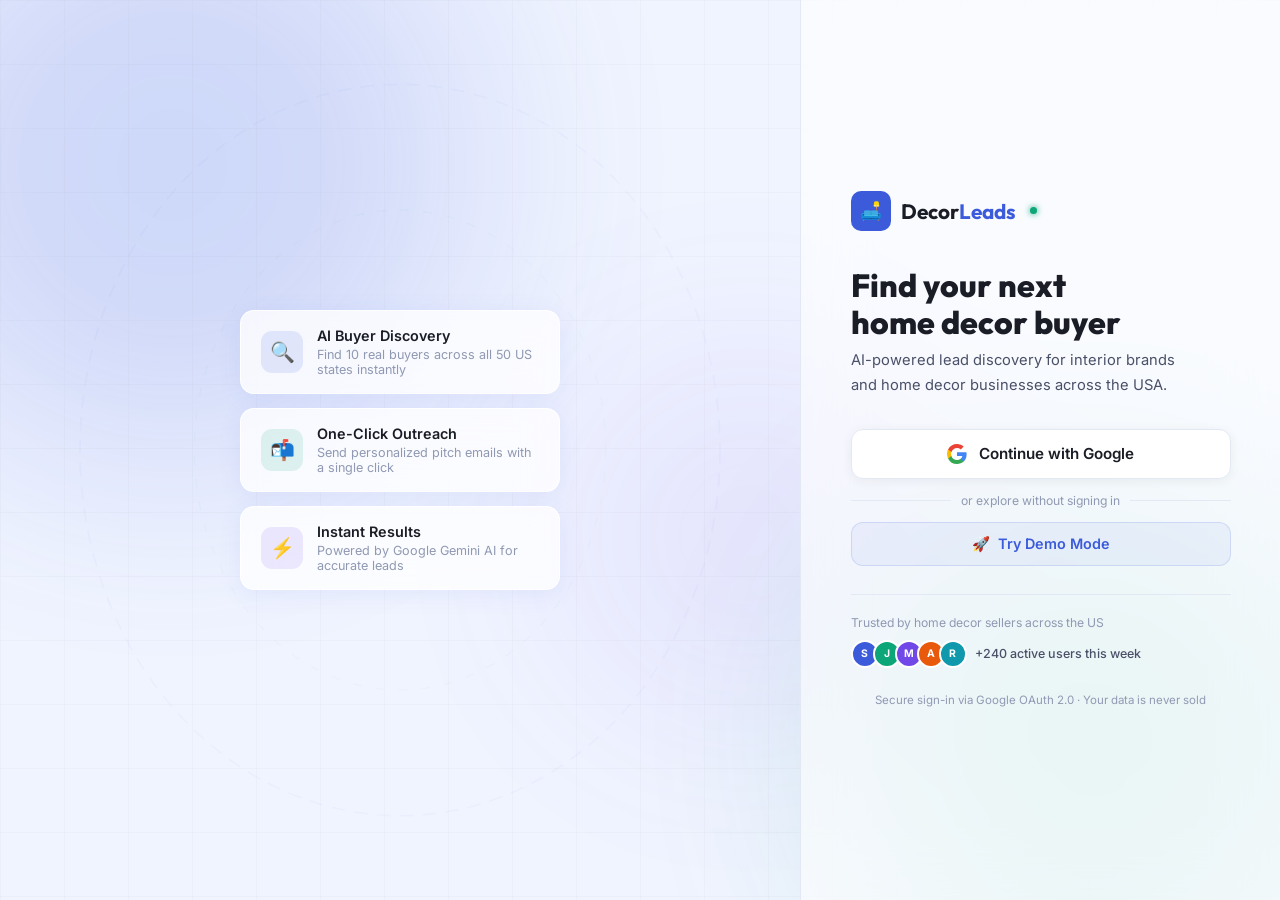
==== src/main/resources/static/login.html @ 4c15380e "Initial commit for deployment" ====
<!DOCTYPE html>
<html lang="en">
<head>
    <meta charset="UTF-8">
    <meta name="viewport" content="width=device-width, initial-scale=1.0">
    <title>Sign In — DecorLeads</title>
    <link rel="preconnect" href="https://fonts.googleapis.com">
    <link href="https://fonts.googleapis.com/css2?family=Inter:wght@400;500;600;700;800&family=Outfit:wght@700;800&display=swap" rel="stylesheet">
    <style>
        :root {
            --brand: #3b5bdb;
            --teal:  #0ca678;
            --text:  #1a1d26;
            --text-2:#4a5068;
            --text-3:#9099b3;
            --border:#e3e8f5;
            --bg:    #f0f4ff;
        }
        *, *::before, *::after { margin:0; padding:0; box-sizing:border-box; }
        html, body { width:100%; height:100%; font-family:'Inter',sans-serif; background:var(--bg); color:var(--text); -webkit-font-smoothing:antialiased; overflow:hidden; }

        /* ── Background ─────────────────────────────────────── */
        .bg { position:fixed; inset:0; z-index:0; overflow:hidden; }
        .blob { position:absolute; border-radius:50%; filter:blur(110px); opacity:0.18; animation:drift 22s ease-in-out infinite alternate; }
        .b1 { width:600px; height:600px; top:-15%; left:-10%; background:#3b5bdb; }
        .b2 { width:500px; height:500px; bottom:-10%; right:-5%; background:#0ca678; animation-delay:-8s; }
        .b3 { width:350px; height:350px; top:40%; left:45%; background:#7048e8; animation-delay:-14s; opacity:0.1; }
        @keyframes drift { 0%{transform:translate(0,0) scale(1)} 100%{transform:translate(60px,50px) scale(1.1)} }
        .grid { position:absolute; inset:0; background-image:linear-gradient(rgba(0,0,0,0.02) 1px,transparent 1px),linear-gradient(90deg,rgba(0,0,0,0.02) 1px,transparent 1px); background-size:64px 64px; }

        /* ── Page layout ─────────────────────────────────────── */
        .page { position:relative; z-index:1; width:100%; height:100%; display:flex; }

        /* Left decorative panel */
        .left-panel { flex:1; display:flex; flex-direction:column; align-items:center; justify-content:center; padding:60px; position:relative; overflow:hidden; }
        .orbit-svg { position:absolute; inset:0; width:100%; height:100%; pointer-events:none; opacity:0.25; }
        .feature-cards { display:flex; flex-direction:column; gap:14px; width:320px; }
        .feature-card { background:rgba(255,255,255,0.78); border:1px solid rgba(255,255,255,0.9); backdrop-filter:blur(16px); border-radius:14px; padding:16px 20px; display:flex; align-items:center; gap:14px; box-shadow:0 4px 24px rgba(59,91,219,0.08); animation:floatCard 4s ease-in-out infinite alternate; }
        .feature-card:nth-child(2) { animation-delay:-1.5s; }
        .feature-card:nth-child(3) { animation-delay:-3s; }
        @keyframes floatCard { 0%{transform:translateY(0)} 100%{transform:translateY(-10px)} }
        .fc-icon { width:42px; height:42px; border-radius:11px; display:flex; align-items:center; justify-content:center; font-size:1.25rem; flex-shrink:0; }
        .fc-icon.blue   { background:rgba(59,91,219,0.12); }
        .fc-icon.green  { background:rgba(12,166,120,0.12); }
        .fc-icon.purple { background:rgba(112,72,232,0.12); }
        .fc-text h4 { font-size:0.9rem; font-weight:600; color:var(--text); margin-bottom:3px; }
        .fc-text p  { font-size:0.79rem; color:var(--text-3); }

        /* Right login panel */
        .right-panel { width:480px; flex-shrink:0; display:flex; align-items:center; justify-content:center; padding:40px; background:rgba(255,255,255,0.62); backdrop-filter:blur(30px); border-left:1px solid var(--border); }
        .login-card { width:100%; max-width:380px; animation:slideUp 0.65s cubic-bezier(0.34,1.56,0.64,1) both; }
        @keyframes slideUp { from{opacity:0;transform:translateY(36px) scale(0.95)} to{opacity:1;transform:translateY(0) scale(1)} }

        .brand { display:inline-flex; align-items:center; gap:10px; text-decoration:none; color:var(--text); margin-bottom:36px; }
        .brand-icon { width:40px; height:40px; border-radius:10px; background:var(--brand); display:flex; align-items:center; justify-content:center; font-size:1.1rem; color:white; }
        .brand-name { font-family:'Outfit',sans-serif; font-weight:700; font-size:1.3rem; }
        .brand-a { color:var(--brand); }
        .live-dot { width:7px; height:7px; border-radius:50%; background:var(--teal); box-shadow:0 0 6px var(--teal); animation:pulse 2s ease infinite; display:inline-block; margin-left:4px; vertical-align:middle; }
        @keyframes pulse { 0%,100%{opacity:1} 50%{opacity:0.3} }

        h1.title { font-family:'Outfit',sans-serif; font-size:2rem; font-weight:800; line-height:1.15; margin-bottom:8px; }
        .subtitle { font-size:0.92rem; color:var(--text-2); line-height:1.65; margin-bottom:32px; }

        .btn-google { display:flex; align-items:center; justify-content:center; gap:12px; width:100%; padding:14px 20px; background:white; border:1.5px solid var(--border); border-radius:12px; font-size:0.95rem; font-weight:600; color:var(--text); text-decoration:none; cursor:pointer; transition:all 0.2s ease; box-shadow:0 2px 12px rgba(0,0,0,0.06); margin-bottom:14px; font-family:'Inter',sans-serif; }
        .btn-google:hover { border-color:var(--brand); box-shadow:0 4px 20px rgba(59,91,219,0.15); transform:translateY(-2px); }

        .sep { display:flex; align-items:center; gap:10px; margin:4px 0 14px; }
        .sep-line { flex:1; height:1px; background:var(--border); }
        .sep-txt { font-size:0.76rem; color:var(--text-3); white-space:nowrap; }

        .btn-demo { display:flex; align-items:center; justify-content:center; gap:8px; width:100%; padding:12px 20px; background:rgba(59,91,219,0.06); border:1.5px solid rgba(59,91,219,0.15); border-radius:12px; color:var(--brand); font-size:0.9rem; font-weight:600; cursor:pointer; font-family:'Inter',sans-serif; transition:all 0.2s ease; }
        .btn-demo:hover { background:rgba(59,91,219,0.1); border-color:rgba(59,91,219,0.3); transform:translateY(-1px); }

        .err-box { display:none; margin-top:14px; padding:12px 14px; background:rgba(220,53,69,0.07); border:1px solid rgba(220,53,69,0.2); border-radius:10px; color:#c0392b; font-size:0.84rem; line-height:1.5; }
        .terms { margin-top:24px; font-size:0.72rem; color:var(--text-3); line-height:1.5; text-align:center; }

        /* Social proof */
        .social-proof { margin-top:28px; padding-top:20px; border-top:1px solid var(--border); }
        .social-proof p { font-size:0.76rem; color:var(--text-3); margin-bottom:10px; }
        .av { width:28px; height:28px; border-radius:50%; border:2px solid white; display:flex; align-items:center; justify-content:center; font-size:0.65rem; font-weight:700; color:white; margin-left:-6px; }
        .av:first-child { margin-left:0; }
        .social-text { font-size:0.78rem; color:var(--text-2); font-weight:500; margin-left:8px; align-self:center; }

        /* ══════════════════════════════════════════════════════
           LAUNCH TRANSITION OVERLAY
           Paper plane grows from small → HUGE as it flies
           from bottom-center straight up with a slight incline
           ══════════════════════════════════════════════════════ */
        #launch-overlay {
            position: fixed; inset: 0; z-index: 9999;
            background: white;
            display: none;
            align-items: center; justify-content: center;
            overflow: hidden;
        }
        #launch-overlay.active { display: flex; }

        /* The wrapper that carries the plane along the path */
        .plane-wrapper {
            position: absolute;
            /* Start: small, near bottom-center */
            bottom: 8%;
            left: 44%;
            transform: translate(-50%, 0) scale(0.15);
            opacity: 0;
            animation: planeRise 1.9s cubic-bezier(0.22, 0.61, 0.36, 1) forwards;
        }

        /* The plane itself is just the SVG — no extra movement */
        .plane-svg { display:block; }

        /* The wrapper that carries the plane along the path */
        .plane-wrapper {
            position: absolute;
            bottom: -10%; left: 10%;
            transform: translate(-50%, 0) scale(0.15);
            opacity: 0;
            animation: planeRise 1.9s cubic-bezier(0.3, 0.1, 0.3, 1) forwards;
        }

        /* The plane itself is just the SVG — no extra movement */
        .plane-svg { display:block; }

        @keyframes planeRise {
            0% {
                bottom: -10%; left: 10%;
                transform: translate(-50%, 0) scale(0.1) rotate(5deg);
                opacity: 0;
            }
            10% { opacity: 1; }
            40% {
                bottom: 35%; left: 35%;
                transform: translate(-50%, 0) scale(0.7) rotate(-5deg);
                opacity: 1;
            }
            70% {
                bottom: 75%; left: 65%;
                transform: translate(-50%, 0) scale(1.8) rotate(-12deg);
                opacity: 1;
            }
            88% {
                bottom: 100%; left: 85%;
                transform: translate(-50%, 0) scale(3.2) rotate(-18deg);
                opacity: 0.6;
            }
            100% {
                bottom: 125%; left: 110%;
                transform: translate(-50%, 0) scale(4.5) rotate(-22deg);
                opacity: 0;
            }
        }

        /* Glowing trail that fades in behind the plane */
        .plane-trail {
            position: absolute;
            bottom: 0; left: 0; right: 0; top: 0;
            pointer-events: none;
        }
        .trail-streak {
            position: absolute;
            border-radius: 4px;
            background: linear-gradient(to top right, transparent, rgba(59,91,219,0.2), transparent);
            opacity: 0;
            animation: trailFade 1.9s ease forwards;
            transform-origin: bottom left;
            transform: rotate(42deg); /* Match the diagonal angle */
        }
        .trail-streak-1 { bottom: -10%; left: 10%; width: 4px; height: 0%; animation-delay: 0.2s; }
        .trail-streak-2 { bottom: -12%; left: 12%; width: 2px; height: 0%; animation-delay: 0.35s; }
        @keyframes trailFade {
            0%   { height: 0%;   opacity: 0; }
            30%  { opacity: 0.8; }
            80%  { height: 180%; opacity: 0.5; }
            100% { height: 220%; opacity: 0; }
        }

        /* Sparkle dots scattered along the trail */
        .sparkle {
            position: absolute;
            border-radius: 50%;
            background: var(--brand);
            opacity: 0;
            animation: sparklePop 1.9s ease forwards;
        }
        .sp1 { width:6px;  height:6px;  bottom:15%; left:20%;  animation-delay:0.3s; }
        .sp2 { width:8px;  height:8px;  bottom:35%; left:40%;  animation-delay:0.6s; }
        .sp3 { width:5px;  height:5px;  bottom:55%; left:58%;  animation-delay:0.9s; }
        .sp4 { width:7px;  height:7px;  bottom:80%; left:75%;  animation-delay:1.1s; }
        .sp5 { width:4px;  height:4px;  bottom:100%; left:90%;  animation-delay:1.3s; background:var(--teal); }
        @keyframes sparklePop {
            0%   { opacity:0; transform:scale(0); }
            30%  { opacity:1; transform:scale(1.3); }
            60%  { opacity:0.6; transform:scale(1); }
            100% { opacity:0; transform:scale(0); }
        }

        /* "Taking off" message at bottom */
        .launch-msg {
            position: absolute;
            bottom: 48px; left: 50%;
            transform: translateX(-50%);
            text-align: center;
            animation: msgFadeIn 0.5s 0.3s ease forwards;
            opacity: 0;
        }
        @keyframes msgFadeIn { to { opacity: 1; } }
        .launch-msg-title {
            font-family: 'Outfit', sans-serif;
            font-size: 1.2rem; font-weight: 800;
            color: var(--brand);
            margin-bottom: 4px;
        }
        .launch-msg-sub {
            font-size: 0.84rem; color: var(--text-3);
        }

        /* Ripple under the plane origin */
        .ripple {
            position: absolute;
            bottom: -5%; left: 10%;
            transform: translateX(-50%);
            width: 40px; height: 40px;
            border-radius: 50%;
            background: rgba(59,91,219,0.1);
            animation: rippleOut 1.9s ease forwards;
        }
        .ripple:nth-child(2) { animation-delay: 0.3s; }
        .ripple:nth-child(3) { animation-delay: 0.6s; }
        @keyframes rippleOut {
            0%   { transform:translateX(-50%) scale(0); opacity:0.8; }
            100% { transform:translateX(-50%) scale(8); opacity:0; }
        }

        @media (max-width:900px) {
            .left-panel { display:none; }
            .right-panel { width:100%; border-left:none; background:transparent; }
        }
    </style>
</head>
<body>

<!-- Background -->
<div class="bg">
    <div class="blob b1"></div>
    <div class="blob b2"></div>
    <div class="blob b3"></div>
    <div class="grid"></div>
</div>

<!-- ══ LAUNCH OVERLAY ══════════════════════════════════════════════ -->
<div id="launch-overlay">

    <!-- Ripples from launch point -->
    <div class="ripple"></div>
    <div class="ripple"></div>
    <div class="ripple"></div>

    <!-- Trail streaks -->
    <div class="plane-trail">
        <div class="trail-streak trail-streak-1"></div>
        <div class="trail-streak trail-streak-2"></div>
    </div>

    <!-- Sparkle dots along path -->
    <div class="sparkle sp1"></div>
    <div class="sparkle sp2"></div>
    <div class="sparkle sp3"></div>
    <div class="sparkle sp4"></div>
    <div class="sparkle sp5"></div>

    <!-- The paper plane that grows as it rises -->
    <div class="plane-wrapper" id="plane-wrapper">
        <svg class="plane-svg" width="140" height="105" viewBox="0 0 140 105" fill="none">
            <!-- Top wing (lighter blue) -->
            <polygon points="134,52  0,6   24,52" fill="#5c7cfa" opacity="0.95"/>
            <!-- Bottom wing (darker blue) -->
            <polygon points="134,52  0,98  24,52" fill="#3b5bdb" opacity="0.92"/>
            <!-- Tail fold -->
            <polygon points="0,98  24,52  0,6"   fill="#2f4ac0" opacity="0.85"/>
            <!-- Wing crease -->
            <line x1="134" y1="52" x2="24" y2="52" stroke="white" stroke-width="2" opacity="0.35"/>
            <line x1="134" y1="52" x2="0"  y2="98" stroke="white" stroke-width="1.2" opacity="0.18"/>
            <line x1="134" y1="52" x2="0"  y2="6"  stroke="white" stroke-width="1.2" opacity="0.18"/>
            <!-- Shine highlight -->
            <ellipse cx="95" cy="40" rx="22" ry="7" fill="white" opacity="0.15" transform="rotate(-18 95 40)"/>
        </svg>
    </div>

    <!-- Bottom message -->
    <div class="launch-msg">
        <div class="launch-msg-title">Taking off to DecorLeads ✈️</div>
        <div class="launch-msg-sub">AI-powered buyer discovery awaits…</div>
    </div>

</div>
<!-- ═══════════════════════════════════════════════════════════════ -->

<div class="page">

    <!-- Left Decorative Panel -->
    <div class="left-panel">
        <svg class="orbit-svg" viewBox="0 0 700 800" preserveAspectRatio="xMidYMid slice">
            <ellipse cx="350" cy="400" rx="280" ry="320" fill="none" stroke="rgba(59,91,219,0.12)" stroke-width="1.5" stroke-dasharray="12 8"/>
            <ellipse cx="350" cy="400" rx="180" ry="210" fill="none" stroke="rgba(12,166,120,0.12)" stroke-width="1.2" stroke-dasharray="8 12"/>
        </svg>
        <div class="feature-cards">
            <div class="feature-card">
                <div class="fc-icon blue">🔍</div>
                <div class="fc-text"><h4>AI Buyer Discovery</h4><p>Find 10 real buyers across all 50 US states instantly</p></div>
            </div>
            <div class="feature-card">
                <div class="fc-icon green">📬</div>
                <div class="fc-text"><h4>One-Click Outreach</h4><p>Send personalized pitch emails with a single click</p></div>
            </div>
            <div class="feature-card">
                <div class="fc-icon purple">⚡</div>
                <div class="fc-text"><h4>Instant Results</h4><p>Powered by Google Gemini AI for accurate leads</p></div>
            </div>
        </div>
    </div>

    <!-- Right Login Panel -->
    <div class="right-panel">
        <div class="login-card">
            <a href="/" class="brand">
                <div class="brand-icon">🛋️</div>
                <span class="brand-name">Decor<span class="brand-a">Leads</span></span>
                <span class="live-dot"></span>
            </a>

            <h1 class="title">Find your next<br>home decor buyer</h1>
            <p class="subtitle">AI-powered lead discovery for interior brands<br>and home decor businesses across the USA.</p>

            <a href="/oauth2/authorization/google" class="btn-google" id="google-btn">
                <svg width="20" height="20" viewBox="0 0 18 18">
                    <path fill="#4285F4" d="M17.64 9.2c0-.637-.057-1.251-.164-1.84H9v3.481h4.844a4.14 4.14 0 0 1-1.796 2.717v2.258h2.908c1.702-1.567 2.684-3.874 2.684-6.615z"/>
                    <path fill="#34A853" d="M9 18c2.43 0 4.467-.806 5.956-2.184l-2.908-2.258c-.806.54-1.837.86-3.048.86-2.344 0-4.328-1.584-5.036-3.711H.957v2.332A8.997 8.997 0 0 0 9 18z"/>
                    <path fill="#FBBC05" d="M3.964 10.707A5.41 5.41 0 0 1 3.682 9c0-.593.102-1.17.282-1.707V4.961H.957A8.996 8.996 0 0 0 0 9c0 1.452.348 2.827.957 4.039l3.007-2.332z"/>
                    <path fill="#EA4335" d="M9 3.58c1.321 0 2.508.454 3.44 1.345l2.582-2.58C13.463.891 11.426 0 9 0A8.997 8.997 0 0 0 .957 4.961L3.964 7.293C4.672 5.163 6.656 3.58 9 3.58z"/>
                </svg>
                Continue with Google
            </a>

            <div class="sep">
                <div class="sep-line"></div>
                <span class="sep-txt">or explore without signing in</span>
                <div class="sep-line"></div>
            </div>

            <button class="btn-demo" onclick="enterDemo()">🚀 &nbsp;Try Demo Mode</button>

            <div class="err-box" id="err-box">
                ⚠️ Sign-in failed. Add <code>http://localhost:8080/login/oauth2/code/google</code> as an authorized redirect URI in Google Cloud Console, then try again — or use Demo Mode.
            </div>

            <div class="social-proof">
                <p>Trusted by home decor sellers across the US</p>
                <div style="display:flex; align-items:center;">
                    <div style="display:flex;">
                        <div class="av" style="background:#3b5bdb">S</div>
                        <div class="av" style="background:#0ca678">J</div>
                        <div class="av" style="background:#7048e8">M</div>
                        <div class="av" style="background:#e8590c">A</div>
                        <div class="av" style="background:#1098ad">R</div>
                    </div>
                    <span class="social-text">+240 active users this week</span>
                </div>
            </div>

            <p class="terms">Secure sign-in via Google OAuth 2.0 · Your data is never sold</p>
        </div>
    </div>
</div>

<script>
    // Show error if returned with ?error
    if (location.search.includes('error')) {
        document.getElementById('err-box').style.display = 'block';
    }

    // Check if already signed in → fire launch
    fetch('/api/user')
        .then(r => r.json())
        .then(user => {
            if (user.email && user.email !== 'demo@decorleads.com') {
                triggerLaunch();
            }
        })
        .catch(() => {});

    // Google button loading state while redirecting
    document.getElementById('google-btn').addEventListener('click', function() {
        sessionStorage.setItem('playLaunchAnim', 'true');
        this.innerHTML = `
            <svg width="18" height="18" viewBox="0 0 18 18" fill="none">
                <circle cx="9" cy="9" r="7" stroke="#ddd" stroke-width="2"/>
                <path d="M9 2 A7 7 0 0 1 16 9" stroke="#3b5bdb" stroke-width="2" stroke-linecap="round">
                    <animateTransform attributeName="transform" type="rotate" from="0 9 9" to="360 9 9" dur="0.7s" repeatCount="indefinite"/>
                </path>
            </svg>
            Redirecting to Google…`;
        this.style.opacity = '0.8';
    });

    function enterDemo() {
        sessionStorage.setItem('demoMode', 'true');
        triggerLaunch();
    }

    function triggerLaunch() {
        const overlay = document.getElementById('launch-overlay');
        overlay.style.display = 'flex';

        // Restart animation by removing and re-adding plane-wrapper animation
        const plane = document.getElementById('plane-wrapper');
        plane.style.animation = 'none';
        // Force reflow
        void plane.offsetWidth;
        plane.style.animation = '';

        // Navigate after animation completes (1.9s anim + 0.3s buffer)
        setTimeout(() => {
            window.location.href = '/';
        }, 2100);
    }
</script>
</body>
</html>
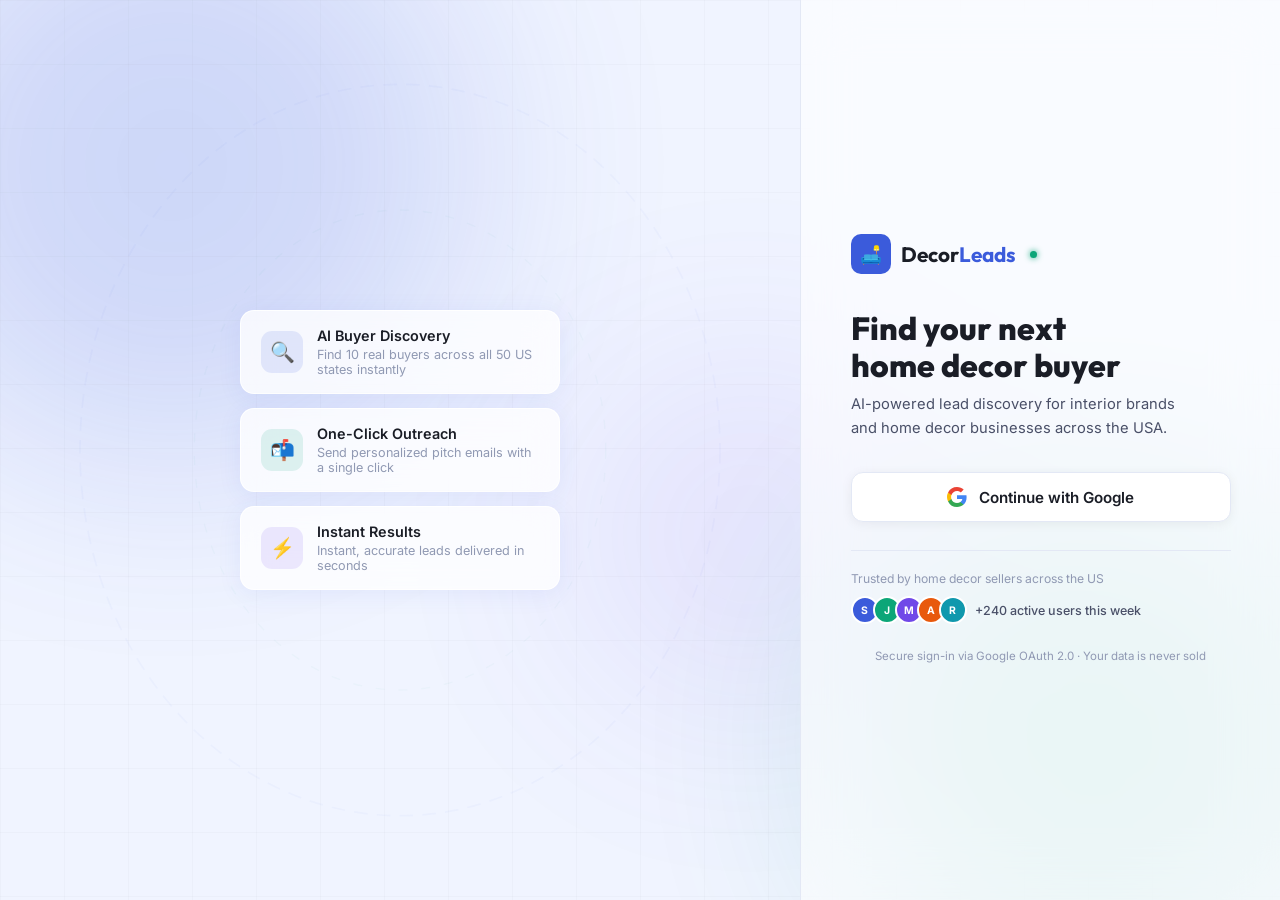
==== commit 048e42bb: "Remove Demo Mode button and Gemini AI branding" ====
--- a/src/main/resources/static/login.html
+++ b/src/main/resources/static/login.html
@@ -314,7 +314,7 @@
             </div>
             <div class="feature-card">
                 <div class="fc-icon purple">⚡</div>
-                <div class="fc-text"><h4>Instant Results</h4><p>Powered by Google Gemini AI for accurate leads</p></div>
+                <div class="fc-text"><h4>Instant Results</h4><p>Instant, accurate leads delivered in seconds</p></div>
             </div>
         </div>
     </div>
@@ -341,13 +341,7 @@
                 Continue with Google
             </a>
 
-            <div class="sep">
-                <div class="sep-line"></div>
-                <span class="sep-txt">or explore without signing in</span>
-                <div class="sep-line"></div>
-            </div>
-
-            <button class="btn-demo" onclick="enterDemo()">🚀 &nbsp;Try Demo Mode</button>
+
 
             <div class="err-box" id="err-box">
                 ⚠️ Sign-in failed. Add <code>http://localhost:8080/login/oauth2/code/google</code> as an authorized redirect URI in Google Cloud Console, then try again — or use Demo Mode.
